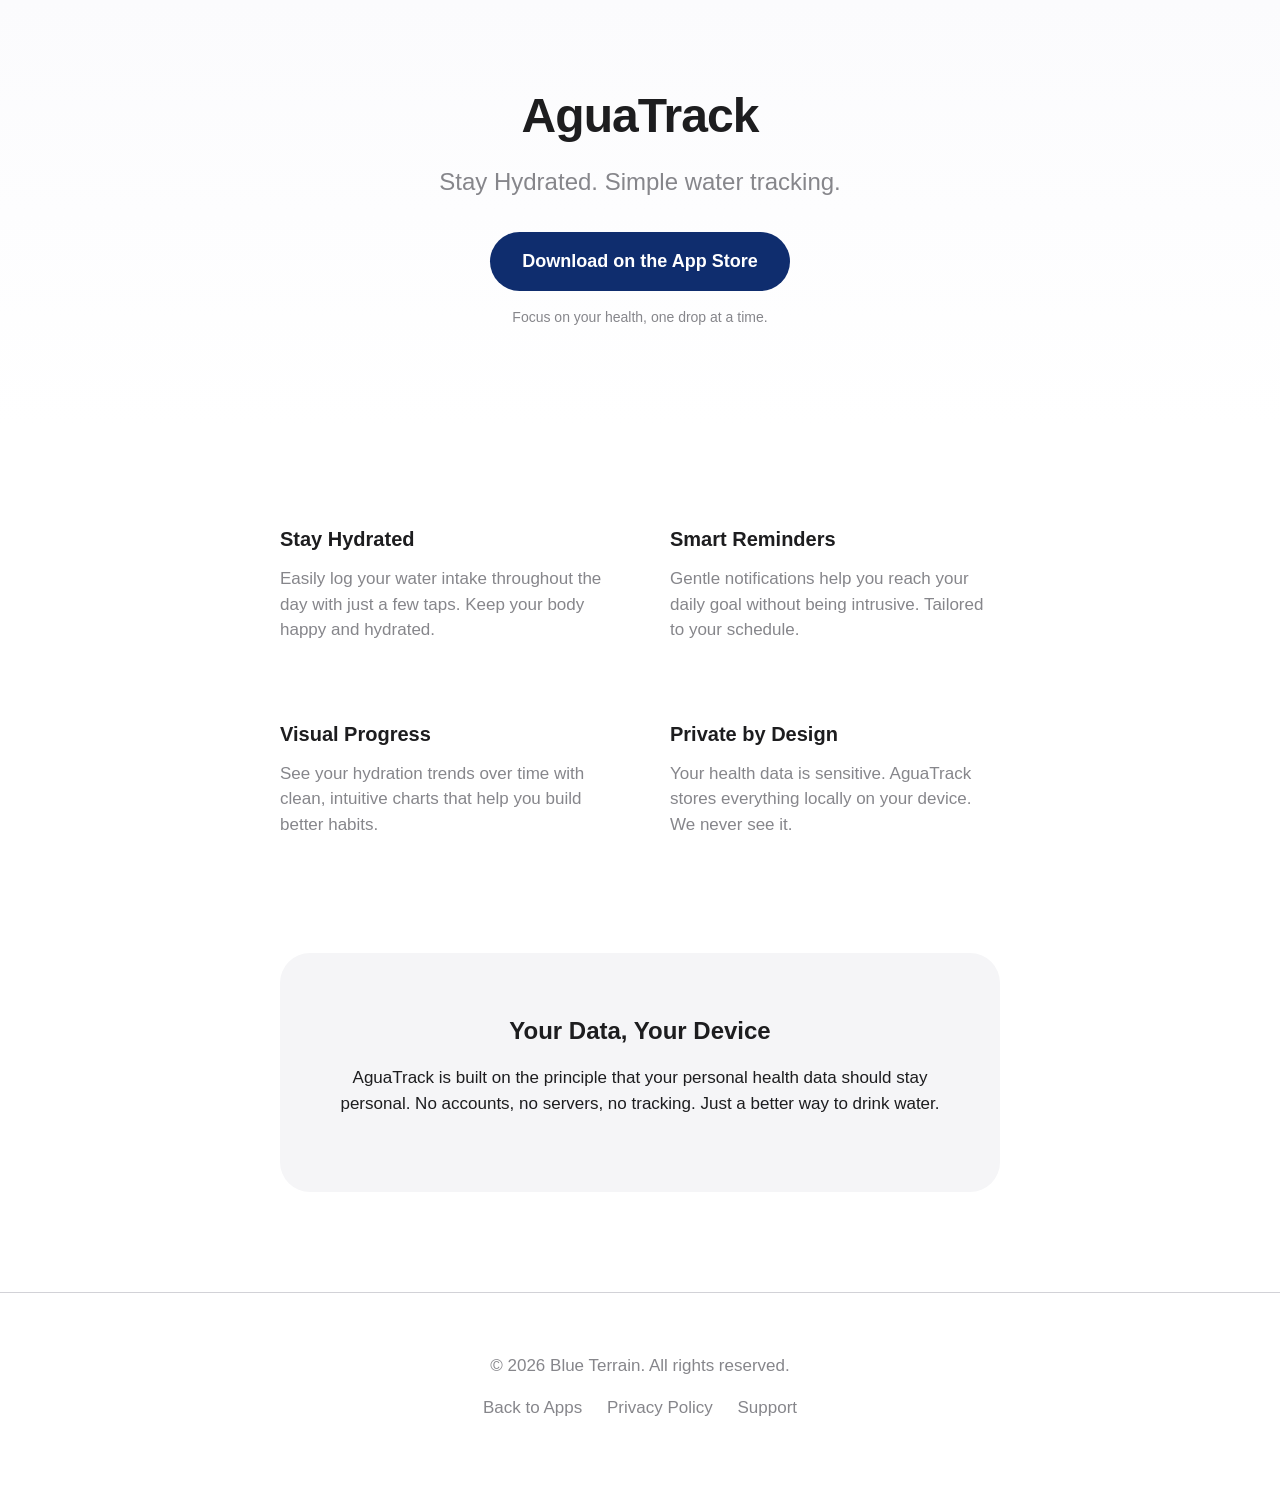
==== aguatrack/index.html @ 67591768 "feat: add DJournal pages, refresh landing pages, and update icons - Add DJournal landing page and pr" ====
<!DOCTYPE html>
<html lang="en">
<head>
    <meta charset="UTF-8">
    <meta name="viewport" content="width=device-width, initial-scale=1.0">
    <title>AguaTrack — Water Tracker</title>
    <link rel="stylesheet" href="../styles/app-style.css">
</head>
<body>

    <section class="hero">
        <div class="container">
            <h1>AguaTrack</h1>
            <p class="subtitle">Stay Hydrated. Simple water tracking.</p>
            <a href="#" class="btn">Download on the App Store</a>
            <p style="margin-top: 16px; font-size: 14px; color: var(--text-secondary);">Focus on your health, one drop at a time.</p>
        </div>
    </section>

    <div class="container">
        <section class="features">
            <div class="feature">
                <h3>Stay Hydrated</h3>
                <p>Easily log your water intake throughout the day with just a few taps. Keep your body happy and hydrated.</p>
            </div>
            <div class="feature">
                <h3>Smart Reminders</h3>
                <p>Gentle notifications help you reach your daily goal without being intrusive. Tailored to your schedule.</p>
            </div>
            <div class="feature">
                <h3>Visual Progress</h3>
                <p>See your hydration trends over time with clean, intuitive charts that help you build better habits.</p>
            </div>
            <div class="feature">
                <h3>Private by Design</h3>
                <p>Your health data is sensitive. AguaTrack stores everything locally on your device. We never see it.</p>
            </div>
        </section>

        <section class="privacy-block">
            <h2>Your Data, Your Device</h2>
            <p>AguaTrack is built on the principle that your personal health data should stay personal. No accounts, no servers, no tracking. Just a better way to drink water.</p>
        </section>
    </div>

    <footer>
        <div class="container">
            <p>&copy; 2026 Blue Terrain. All rights reserved.</p>
            <p style="margin-top: 10px;">
                <a href="../apps/index.html">Back to Apps</a>
                <a href="privacy/index.html">Privacy Policy</a>
                <a href="mailto:hello@blueterrain.com">Support</a>
            </p>
        </div>
    </footer>

</body>
</html>
---- styles/app-style.css ----
:root {
    --bg-navy: #0F2D6E;
    --text-main: #1d1d1f;
    --text-secondary: #86868b;
    --accent-blue: #007AFF;
}

* {
    box-sizing: border-box;
    margin: 0;
    padding: 0;
}

body {
    font-family: -apple-system, BlinkMacSystemFont, "Segoe UI", Roboto, Helvetica, Arial, sans-serif;
    color: var(--text-main);
    line-height: 1.5;
    background-color: #fff;
    -webkit-font-smoothing: antialiased;
}

.container {
    max-width: 800px;
    margin: 0 auto;
    padding: 0 40px;
}

/* Hero Section */
.hero {
    padding: 80px 0;
    text-align: center;
    background: linear-gradient(180deg, #fbfbfd 0%, #ffffff 100%);
}

.hero.compact {
    padding: 40px 0 20px;
}

h1 {
    font-size: 48px;
    font-weight: 700;
    letter-spacing: -0.02em;
    margin-bottom: 12px;
}

.hero.compact h1 {
    font-size: 32px;
    margin-bottom: 8px;
}

.subtitle {
    font-size: 24px;
    color: var(--text-secondary);
    margin-bottom: 32px;
}

.hero.compact .subtitle {
    font-size: 18px;
    margin-bottom: 20px;
}

/* Buttons */
.btn {
    display: inline-block;
    background-color: var(--bg-navy);
    color: #fff;
    padding: 16px 32px;
    border-radius: 980px;
    text-decoration: none;
    font-weight: 600;
    font-size: 18px;
    transition: opacity 0.2s;
}

.btn:hover {
    opacity: 0.9;
}

/* Content Sections */
.content {
    padding: 40px 0 100px;
}

.content.compact {
    padding: 20px 0 80px;
}

/* Landing Page Specifics */
.features {
    padding: 100px 0;
    display: grid;
    grid-template-columns: 1fr 1fr;
    gap: 60px;
}

.feature h3 {
    font-size: 20px;
    margin-bottom: 12px;
}

.feature p {
    color: var(--text-secondary);
}

.privacy-block {
    background-color: #f5f5f7;
    padding: 60px;
    border-radius: 30px;
    text-align: center;
    margin-bottom: 100px;
}

.privacy-block h2 {
    margin-bottom: 16px;
}

/* Privacy Page Specifics */
.card {
    background-color: #f5f5f7;
    padding: 40px;
    border-radius: 24px;
    margin-bottom: 24px;
}

.card.compact {
    padding: 32px;
    border-radius: 20px;
    margin-bottom: 20px;
}

h2 {
    font-size: 24px;
    font-weight: 600;
    margin-bottom: 16px;
}

.card h2 {
    color: var(--bg-navy);
}

.card.compact h2 {
    font-size: 20px;
    margin-bottom: 12px;
}

p {
    font-size: 17px;
    margin-bottom: 16px;
}

ul {
    padding-left: 20px;
    margin-bottom: 16px;
}

li {
    font-size: 17px;
    margin-bottom: 8px;
}

.highlight {
    background-color: var(--bg-navy);
    color: #fff;
    padding: 32px;
    border-radius: 24px;
    margin-bottom: 40px;
    font-size: 18px;
    font-weight: 500;
}

/* Footer */
footer {
    padding: 60px 0;
    border-top: 1px solid #d2d2d7;
    font-size: 14px;
    color: var(--text-secondary);
    text-align: center;
}

footer a {
    color: var(--text-secondary);
    text-decoration: none;
    margin: 0 10px;
}

footer a:hover {
    text-decoration: underline;
}

/* General Links */
a.accent {
    color: var(--accent-blue);
    text-decoration: none;
}

a.accent:hover {
    text-decoration: underline;
}

/* Responsive */
@media (max-width: 600px) {
    .features {
        grid-template-columns: 1fr;
    }
    h1 { font-size: 36px !important; }
    .subtitle { font-size: 20px !important; }
    .card, .highlight { padding: 24px !important; }
}
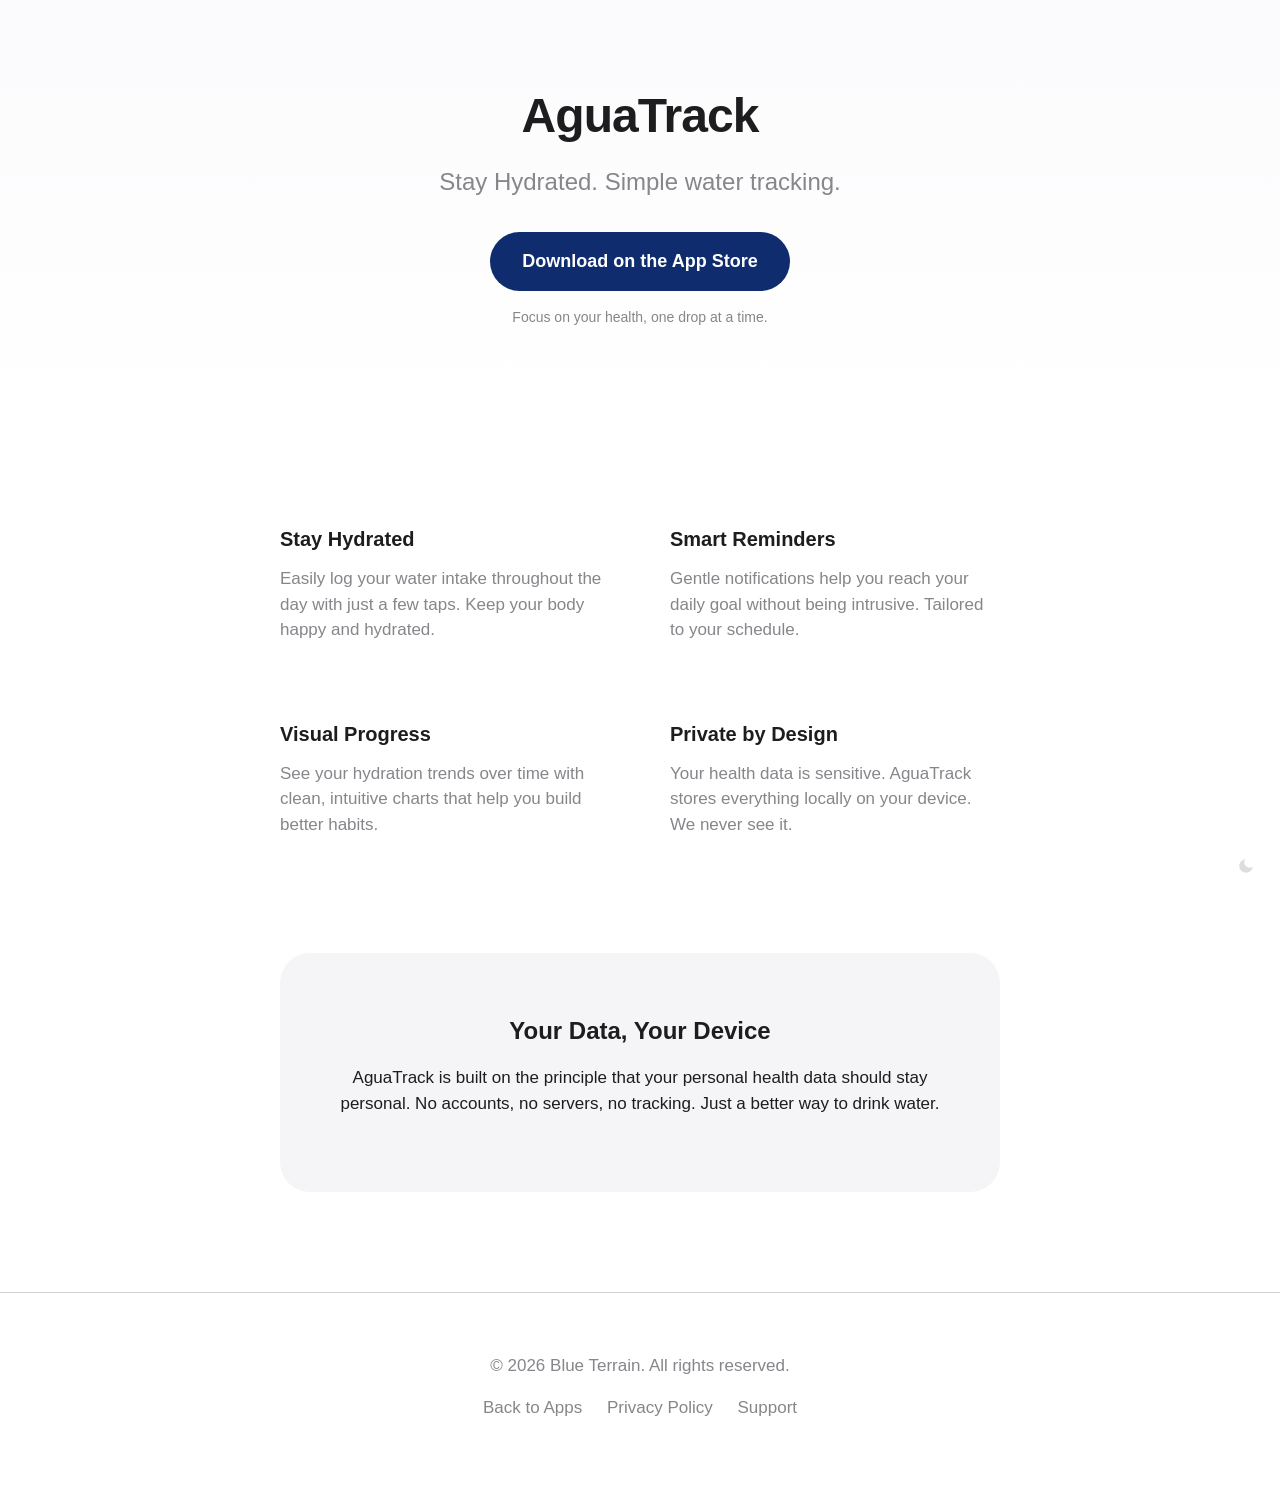
==== commit 57d7121a: "feat: add dark mode toggle to all app pages" ====
--- a/aguatrack/index.html
+++ b/aguatrack/index.html
@@ -5,6 +5,7 @@
     <meta name="viewport" content="width=device-width, initial-scale=1.0">
     <title>AguaTrack — Water Tracker</title>
     <link rel="stylesheet" href="../styles/app-style.css">
+    <script>if (localStorage.getItem('theme') === 'dark') document.documentElement.setAttribute('data-theme', 'dark');</script>
 </head>
 <body>
 
@@ -54,5 +55,18 @@
         </div>
     </footer>
 
+    <button class="theme-toggle" id="themeToggle" aria-label="Toggle dark mode">
+        <svg class="icon-moon" xmlns="http://www.w3.org/2000/svg" viewBox="0 0 24 24" fill="currentColor"><path d="M21 12.79A9 9 0 1 1 11.21 3a7 7 0 0 0 9.79 9.79z"/></svg>
+        <svg class="icon-sun" xmlns="http://www.w3.org/2000/svg" viewBox="0 0 24 24" fill="currentColor"><circle cx="12" cy="12" r="5"/><line x1="12" y1="1" x2="12" y2="3" stroke="currentColor" stroke-width="2" stroke-linecap="round"/><line x1="12" y1="21" x2="12" y2="23" stroke="currentColor" stroke-width="2" stroke-linecap="round"/><line x1="4.22" y1="4.22" x2="5.64" y2="5.64" stroke="currentColor" stroke-width="2" stroke-linecap="round"/><line x1="18.36" y1="18.36" x2="19.78" y2="19.78" stroke="currentColor" stroke-width="2" stroke-linecap="round"/><line x1="1" y1="12" x2="3" y2="12" stroke="currentColor" stroke-width="2" stroke-linecap="round"/><line x1="21" y1="12" x2="23" y2="12" stroke="currentColor" stroke-width="2" stroke-linecap="round"/><line x1="4.22" y1="19.78" x2="5.64" y2="18.36" stroke="currentColor" stroke-width="2" stroke-linecap="round"/><line x1="18.36" y1="5.64" x2="19.78" y2="4.22" stroke="currentColor" stroke-width="2" stroke-linecap="round"/></svg>
+    </button>
+    <script>
+        const html = document.documentElement;
+        const toggle = document.getElementById('themeToggle');
+        toggle.addEventListener('click', () => {
+            const isDark = html.getAttribute('data-theme') === 'dark';
+            isDark ? html.removeAttribute('data-theme') : html.setAttribute('data-theme', 'dark');
+            localStorage.setItem('theme', isDark ? 'light' : 'dark');
+        });
+    </script>
 </body>
 </html>
--- a/styles/app-style.css
+++ b/styles/app-style.css
@@ -3,6 +3,23 @@
     --text-main: #1d1d1f;
     --text-secondary: #86868b;
     --accent-blue: #007AFF;
+    --bg: #ffffff;
+    --bg-card: #f5f5f7;
+    --bg-app-card: #ffffff;
+    --border-app-card: #f5f5f7;
+    --border-footer: #d2d2d7;
+    --hero-gradient-start: #fbfbfd;
+}
+
+[data-theme="dark"] {
+    --bg: #111111;
+    --bg-card: #1c1c1e;
+    --bg-app-card: #1c1c1e;
+    --border-app-card: #2c2c2e;
+    --border-footer: #3a3a3c;
+    --hero-gradient-start: #1a1a1a;
+    --text-main: #f5f5f7;
+    --text-secondary: #98989d;
 }
 
 * {
@@ -15,7 +32,8 @@
     font-family: -apple-system, BlinkMacSystemFont, "Segoe UI", Roboto, Helvetica, Arial, sans-serif;
     color: var(--text-main);
     line-height: 1.5;
-    background-color: #fff;
+    background-color: var(--bg);
+    transition: background-color 0.3s ease, color 0.3s ease;
     -webkit-font-smoothing: antialiased;
 }
 
@@ -29,7 +47,7 @@
 .hero {
     padding: 80px 0;
     text-align: center;
-    background: linear-gradient(180deg, #fbfbfd 0%, #ffffff 100%);
+    background: linear-gradient(180deg, var(--hero-gradient-start) 0%, var(--bg) 100%);
 }
 
 .hero.compact {
@@ -103,7 +121,7 @@
 }
 
 .privacy-block {
-    background-color: #f5f5f7;
+    background-color: var(--bg-card);
     padding: 60px;
     border-radius: 30px;
     text-align: center;
@@ -116,7 +134,7 @@
 
 /* Privacy Page Specifics */
 .card {
-    background-color: #f5f5f7;
+    background-color: var(--bg-card);
     padding: 40px;
     border-radius: 24px;
     margin-bottom: 24px;
@@ -171,7 +189,7 @@
 /* Footer */
 footer {
     padding: 60px 0;
-    border-top: 1px solid #d2d2d7;
+    border-top: 1px solid var(--border-footer);
     font-size: 14px;
     color: var(--text-secondary);
     text-align: center;
@@ -196,6 +214,44 @@
 a.accent:hover {
     text-decoration: underline;
 }
+
+/* App cards dark mode */
+[data-theme="dark"] .app-card {
+    background: var(--bg-app-card);
+    border-color: var(--border-app-card);
+}
+
+/* Theme toggle */
+.theme-toggle {
+    position: fixed;
+    bottom: 24px;
+    right: 24px;
+    width: 20px;
+    height: 20px;
+    background: none;
+    border: none;
+    cursor: pointer;
+    padding: 0;
+    color: var(--text-main);
+    opacity: 0.15;
+    transition: opacity 0.3s ease;
+    display: flex;
+    align-items: center;
+    justify-content: center;
+}
+
+.theme-toggle:hover {
+    opacity: 0.6;
+}
+
+.theme-toggle svg {
+    width: 18px;
+    height: 18px;
+}
+
+.icon-sun { display: none; }
+[data-theme="dark"] .icon-moon { display: none; }
+[data-theme="dark"] .icon-sun { display: block; }
 
 /* Responsive */
 @media (max-width: 600px) {
